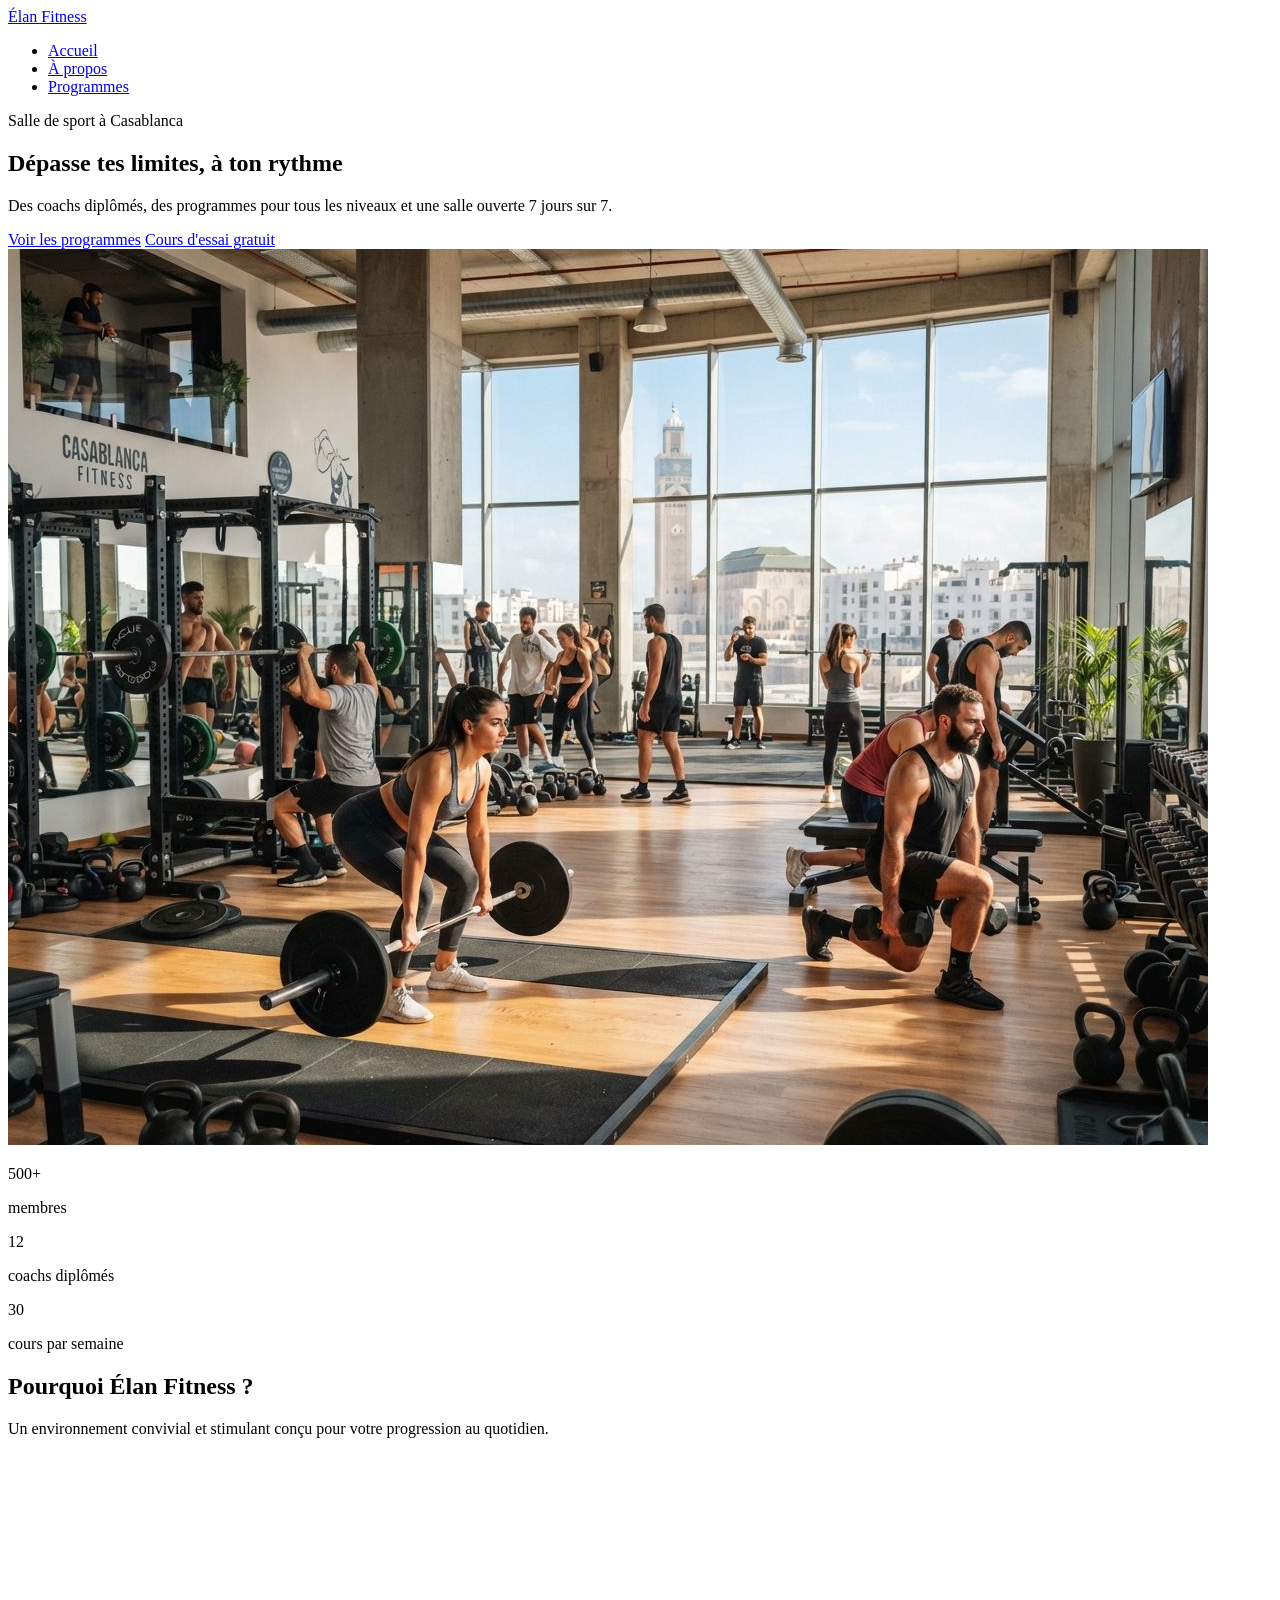
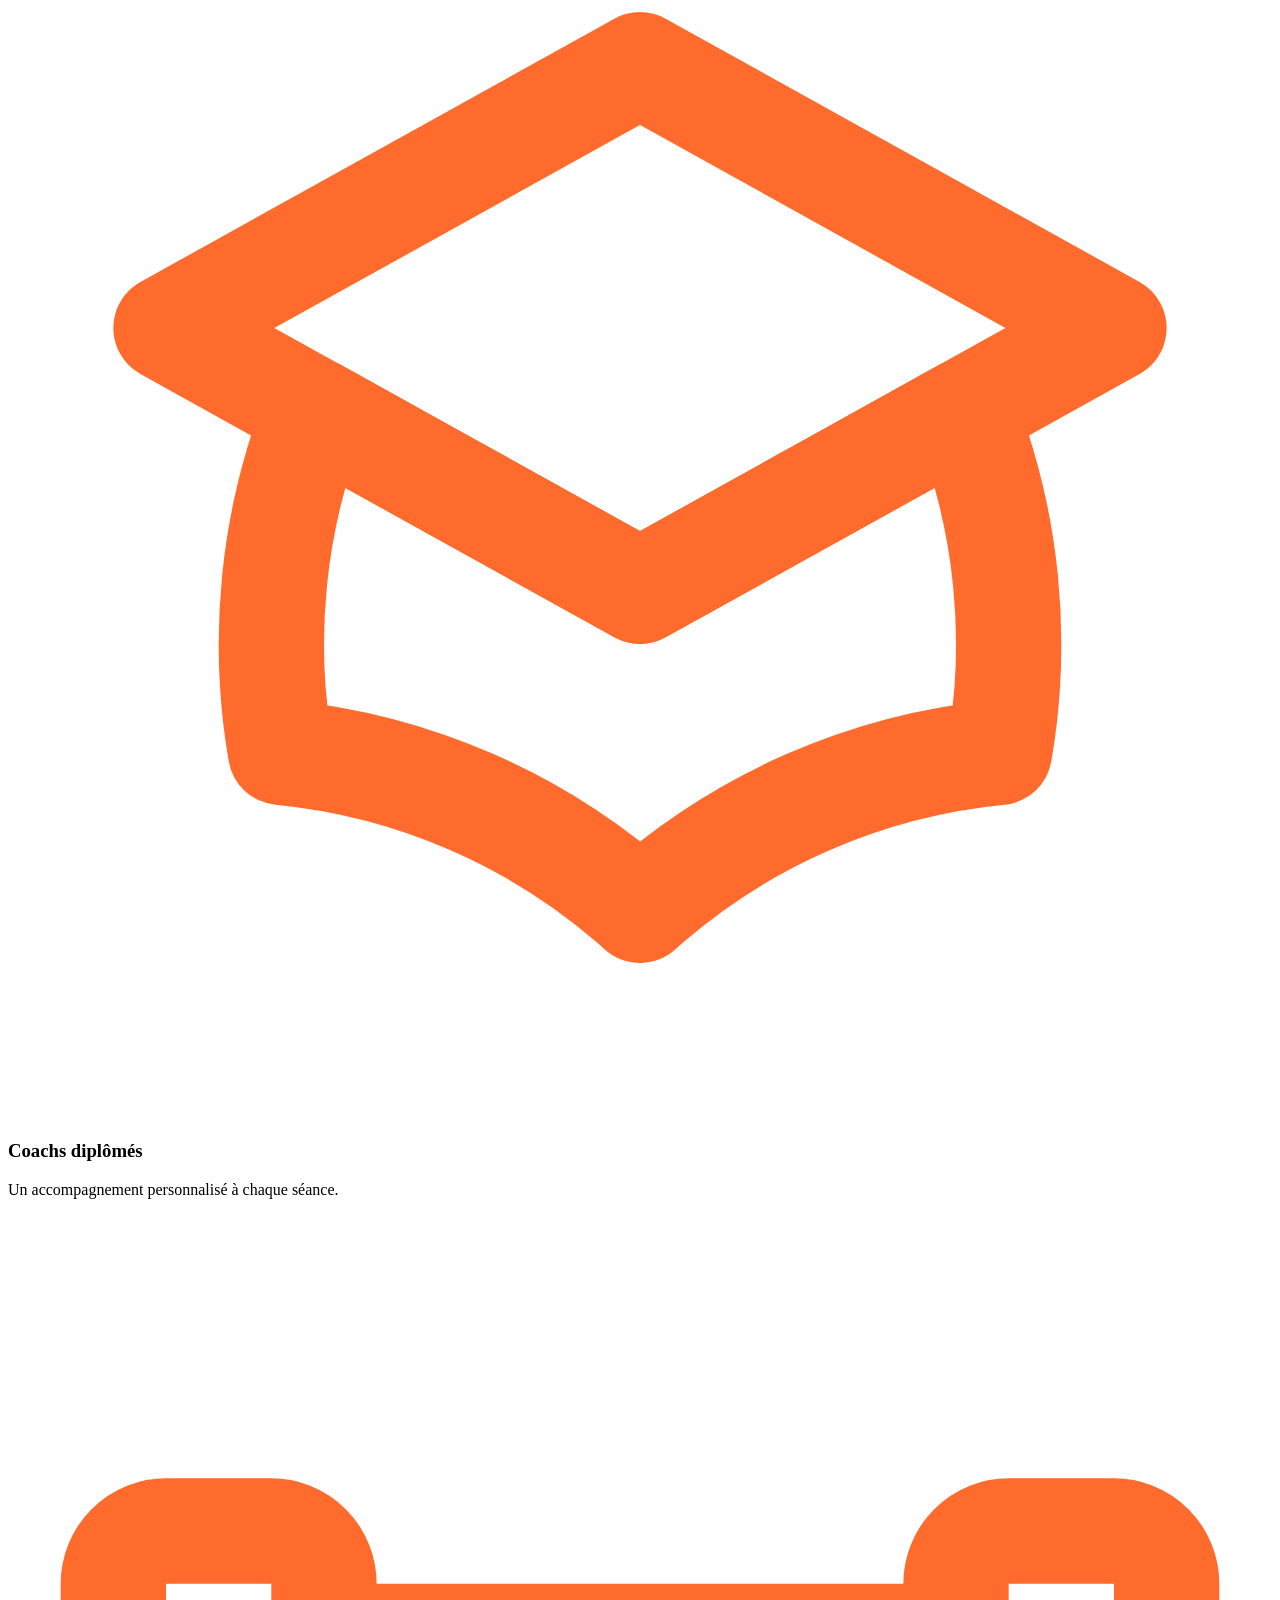
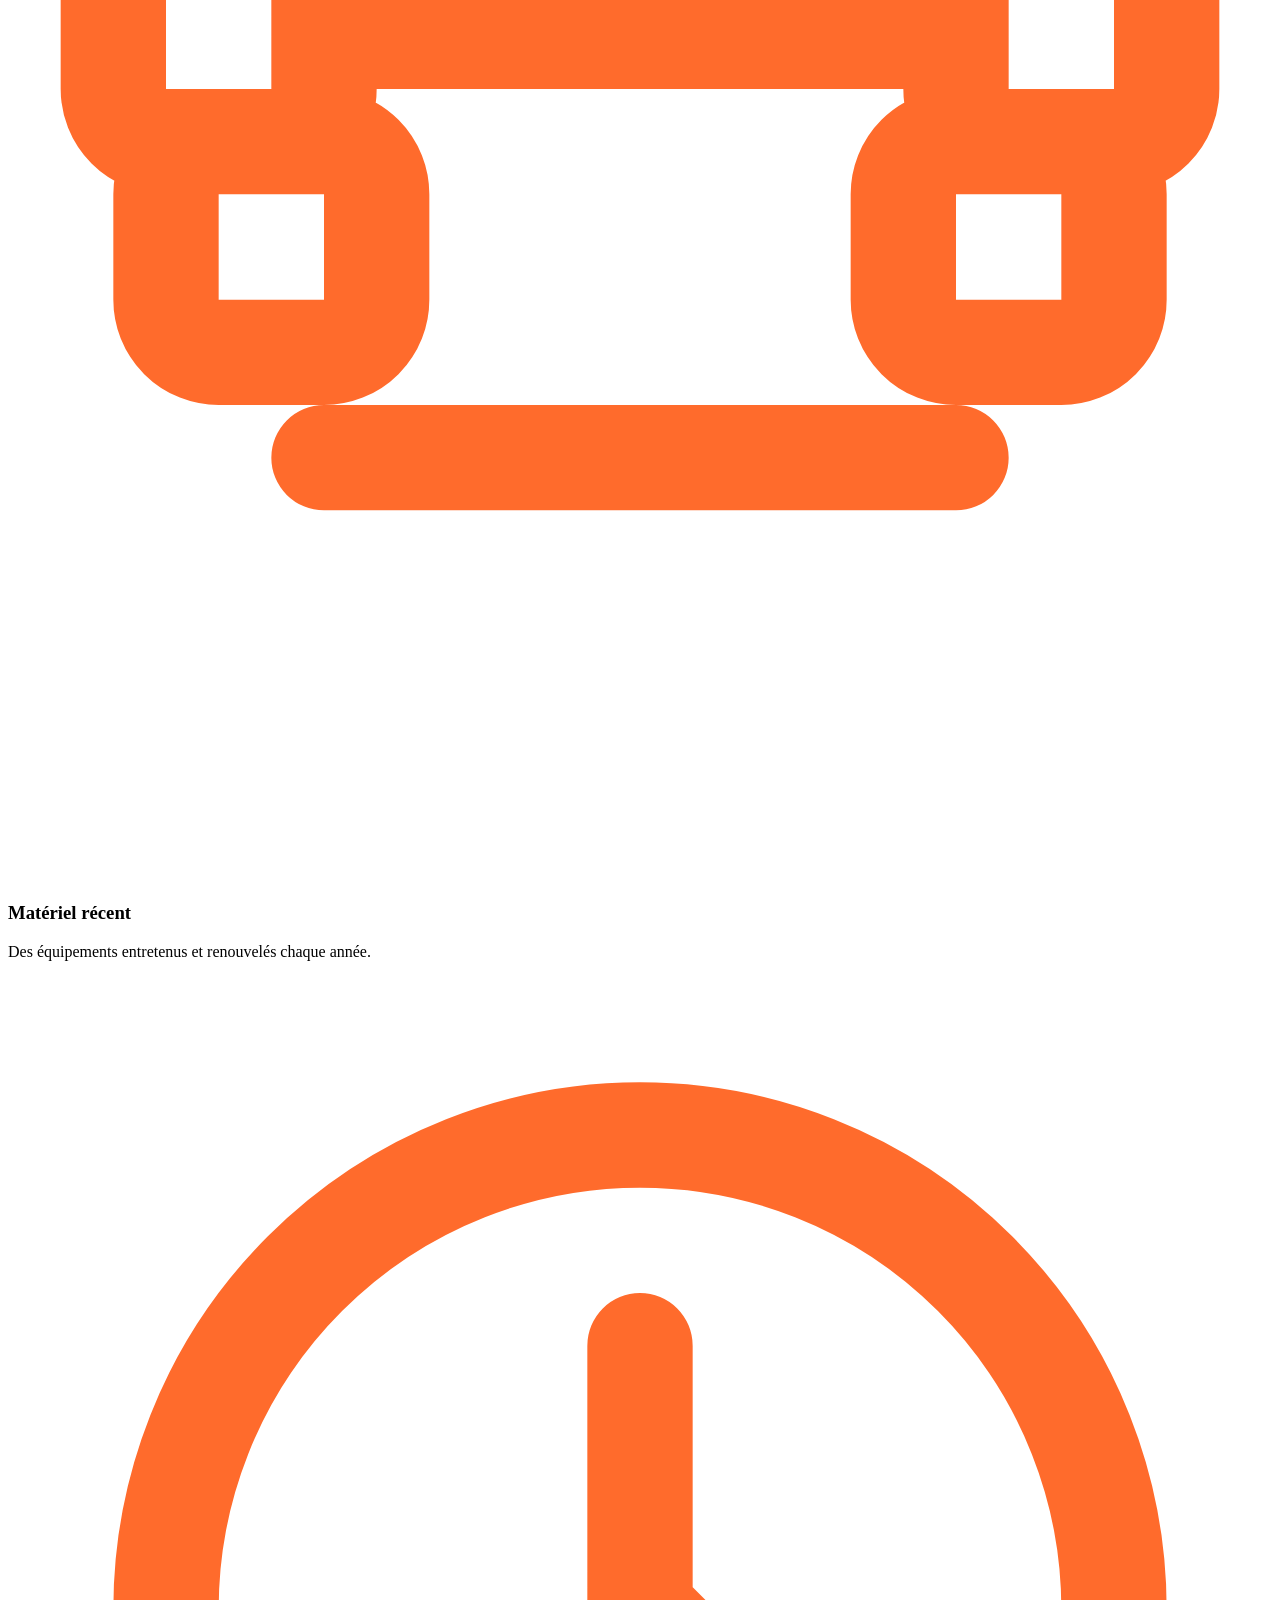
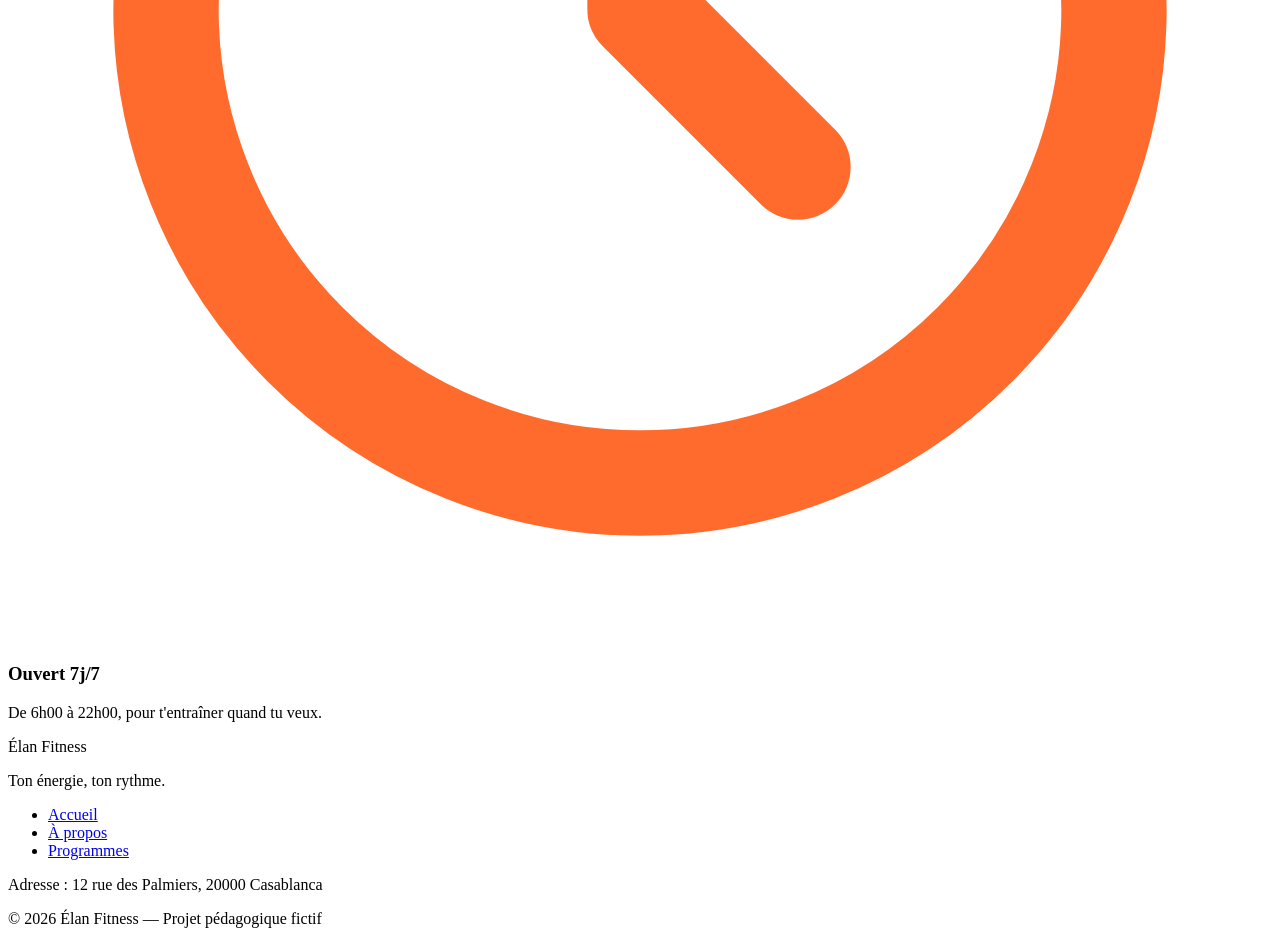
==== index.html @ 1cca034f "Découpage des multipages" ====
<!DOCTYPE html>
<html lang="fr">

<head>
  <meta charset="UTF-8">
  <meta name="viewport" content="width=device-width, initial-scale=1">
  <meta name="description"
    content="Élan Fitness, salle de sport à Casablanca : musculation, yoga, cardio et boxe fitness avec des coachs diplômés. Réservez votre cours d'essai gratuit.">
  <title>Élan Fitness | Salle de sport à Casablanca</title>

  <link rel="preconnect" href="https://fonts.googleapis.com">
  <link rel="preconnect" href="https://fonts.gstatic.com" crossorigin>
  <link
    href="https://fonts.googleapis.com/css2?family=Inter:wght@400;500;600&family=Poppins:wght@600;700;800&display=swap"
    rel="stylesheet">

  <link rel="stylesheet" href="style.css">
</head>

<body>

  <header class="en-tete">
    <div class="conteneur en-tete-contenu">
      <a href="index.html" class="logo">Élan Fitness</a>

      <nav aria-label="Navigation principale">
        <ul class="menu">
          <li><a href="index.html" class="lien-actif">Accueil</a></li>
          <li><a href="À_propos.html">À propos</a></li>
          <li><a href="Programmes.html">Programmes</a></li>
        </ul>
      </nav>
    </div>
  </header>

  <main>

    <section id="accueil" class="hero">
      <div class="conteneur">

        <div class="hero-contenu">
          <div class="hero-texte">
            <p class="sur-titre">Salle de sport à Casablanca</p>
            <h1>Dépasse tes limites, à ton rythme</h1>
            <p class="hero-description">
              Des coachs diplômés, des programmes pour tous les niveaux et une salle ouverte 7 jours sur 7.
            </p>
            <div class="boutons">
              <a href="#programmes" class="bouton bouton-principal">Voir les programmes</a>
              <a href="#contact" class="bouton bouton-secondaire">Cours d'essai gratuit</a>
            </div>
          </div>

          <img class="hero-image" src="img/hero.jpg"
            alt="Des personnes s'entraînent dans une salle de sport lumineuse à Casablanca">
        </div>

        <div class="chiffres">
          <div class="chiffre">
            <p class="chiffre-nombre">500+</p>
            <p>membres</p>
          </div>
          <div class="chiffre">
            <p class="chiffre-nombre">12</p>
            <p>coachs diplômés</p>
          </div>
          <div class="chiffre">
            <p class="chiffre-nombre">30</p>
            <p>cours par semaine</p>
          </div>
        </div>

      </div>
    </section>

    <section class="section section-blanche">
      <div class="conteneur">

        <div class="section-titre">
          <h2>Pourquoi Élan Fitness ?</h2>
          <p>Un environnement convivial et stimulant conçu pour votre progression au quotidien.</p>
        </div>

        <div class="cartes">
          <article class="carte carte-avantage">
            <div class="icone"><img src="img/icone-coach.svg" alt=""></div>
            <h3>Coachs diplômés</h3>
            <p>Un accompagnement personnalisé à chaque séance.</p>
          </article>

          <article class="carte carte-avantage">
            <div class="icone"><img src="img/icone-materiel.svg" alt=""></div>
            <h3>Matériel récent</h3>
            <p>Des équipements entretenus et renouvelés chaque année.</p>
          </article>

          <article class="carte carte-avantage">
            <div class="icone"><img src="img/icone-horloge.svg" alt=""></div>
            <h3>Ouvert 7j/7</h3>
            <p>De 6h00 à 22h00, pour t'entraîner quand tu veux.</p>
          </article>
        </div>

      </div>
    </section>

  </main>

  <footer class="pied-de-page">
    <div class="conteneur">

      <div class="pied-haut">
        <div>
          <p class="logo logo-clair">Élan Fitness</p>
          <p class="slogan">Ton énergie, ton rythme.</p>
        </div>

        <nav aria-label="Navigation du pied de page">
          <ul class="menu menu-pied">
            <li><a href="index.html">Accueil</a></li>
            <li><a href="À_propos.html">À propos</a></li>
            <li><a href="Programmes.html">Programmes</a></li>
          </ul>
        </nav>
      </div>

      <div class="pied-bas">
        <p>Adresse : 12 rue des Palmiers, 20000 Casablanca</p>
        <p>&copy; 2026 Élan Fitness — Projet pédagogique fictif</p>
      </div>

    </div>
  </footer>

</body>

</html>
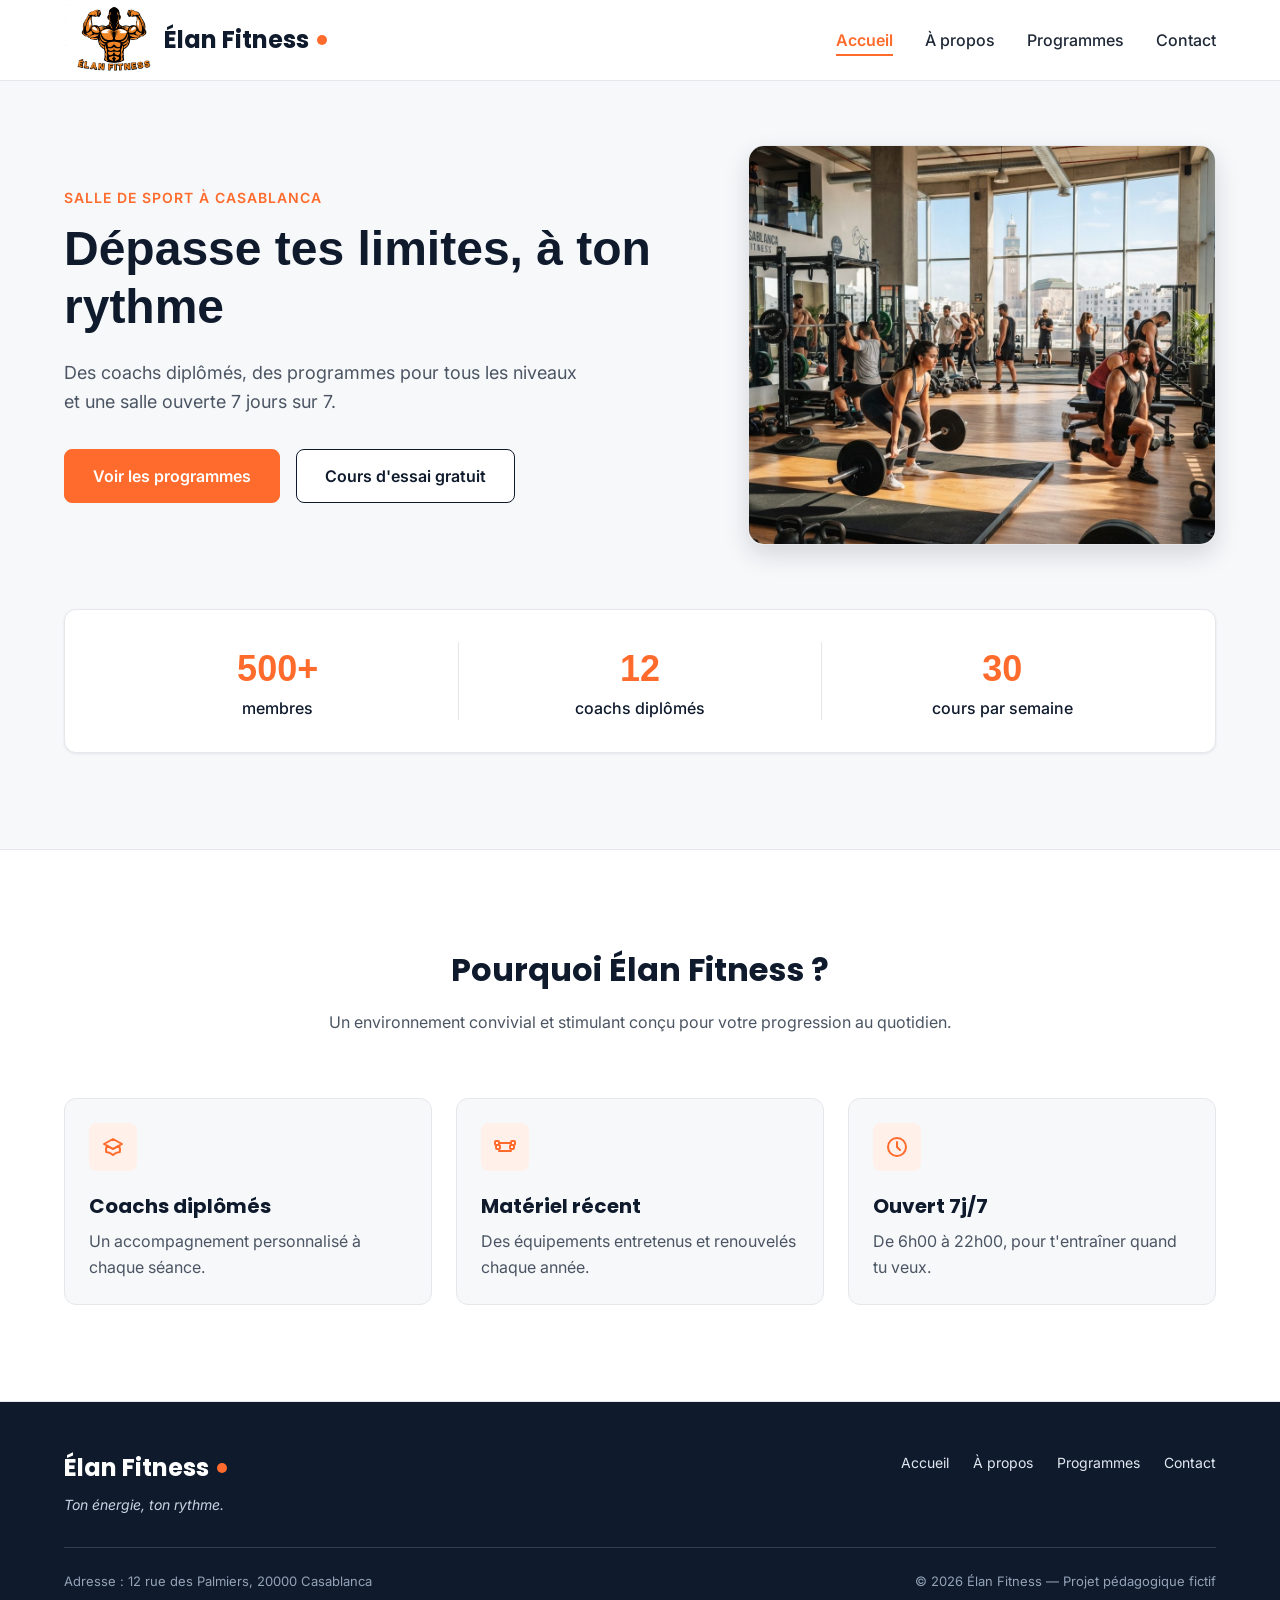
==== commit 2d04aad2: "Découpage finale" ====
--- a/index.html
+++ b/index.html
@@ -7,6 +7,7 @@
   <meta name="description"
     content="Élan Fitness, salle de sport à Casablanca : musculation, yoga, cardio et boxe fitness avec des coachs diplômés. Réservez votre cours d'essai gratuit.">
   <title>Élan Fitness | Salle de sport à Casablanca</title>
+  <link rel="icon" type="image/svg" href="img/logo.png">
 
   <link rel="preconnect" href="https://fonts.googleapis.com">
   <link rel="preconnect" href="https://fonts.gstatic.com" crossorigin>
@@ -21,13 +22,15 @@
 
   <header class="en-tete">
     <div class="conteneur en-tete-contenu">
-      <a href="index.html" class="logo">Élan Fitness</a>
+      
+      <a href="index.html" class="logo"><img src="img/logo.png" alt="logo" id ="logo">Élan Fitness</a>
 
       <nav aria-label="Navigation principale">
         <ul class="menu">
           <li><a href="index.html" class="lien-actif">Accueil</a></li>
           <li><a href="À_propos.html">À propos</a></li>
           <li><a href="Programmes.html">Programmes</a></li>
+          <li><a href="Contactez-nous.html">Contact</a></li>
         </ul>
       </nav>
     </div>
@@ -46,8 +49,8 @@
               Des coachs diplômés, des programmes pour tous les niveaux et une salle ouverte 7 jours sur 7.
             </p>
             <div class="boutons">
-              <a href="#programmes" class="bouton bouton-principal">Voir les programmes</a>
-              <a href="#contact" class="bouton bouton-secondaire">Cours d'essai gratuit</a>
+              <a href="Programmes.html" class="bouton bouton-principal">Voir les programmes</a>
+              <a href="Contactez-nous.html" class="bouton bouton-secondaire">Cours d'essai gratuit</a>
             </div>
           </div>
 
@@ -120,6 +123,7 @@
             <li><a href="index.html">Accueil</a></li>
             <li><a href="À_propos.html">À propos</a></li>
             <li><a href="Programmes.html">Programmes</a></li>
+            <li><a href="Contactez-nous.html">Contact</a></li>
           </ul>
         </nav>
       </div>
--- a/style.css
+++ b/style.css
@@ -0,0 +1,550 @@
+* {
+  box-sizing: border-box;
+  margin: 0;
+  padding: 0;
+}
+
+html {
+  scroll-behavior: smooth;
+}
+
+body {
+  font-family: 'Inter', Arial, sans-serif;
+  font-size: 16px;
+  line-height: 1.5;
+  color: #1F2937;
+  background-color: #F7F8FA;
+}
+
+h1, h2, h3, h4 {
+  font-family: 'Poppins', Arial, sans-serif;
+  color: #0F1B2D;
+}
+
+a {
+  color: inherit;
+  text-decoration: none;
+}
+
+ul {
+  list-style: none;
+}
+
+img {
+  display: block;
+  max-width: 100%;
+}
+
+a:focus-visible,
+button:focus-visible {
+  outline: 3px solid #FF6B2C;
+  outline-offset: 2px;
+}
+
+.conteneur {
+  width: 100%;
+  max-width: 1200px;
+  margin: 0 auto;
+  padding: 0 24px;
+}
+
+.section {
+  padding: 96px 0;
+}
+
+.section-blanche {
+  background-color: #FFFFFF;
+  border-top: 1px solid #E5E7EB;
+  border-bottom: 1px solid #E5E7EB;
+}
+
+.section-titre {
+  max-width: 640px;
+  margin: 0 auto 64px;
+  text-align: center;
+}
+
+.section-titre h2 {
+  font-size: 32px;
+  margin-bottom: 16px;
+}
+
+.section-titre h3 {
+  font-size: 26px;
+  margin-bottom: 12px;
+}
+
+.section-titre p {
+  color: #4B5563;
+}
+
+.sur-titre {
+  font-size: 14px;
+  font-weight: 600;
+  color: #FF6B2C;
+  text-transform: uppercase;
+  letter-spacing: 1px;
+  margin-bottom: 12px;
+}
+
+.bouton {
+  display: inline-block;
+  padding: 14px 28px;
+  border-radius: 8px;
+  font-size: 16px;
+  font-weight: 600;
+  text-align: center;
+  cursor: pointer;
+}
+
+.bouton-principal {
+  background-color: #FF6B2C;
+  border: 1px solid #FF6B2C;
+  color: #FFFFFF;
+}
+
+.bouton-principal:hover {
+  background-color: #F05817;
+}
+
+.bouton-secondaire {
+  background-color: #FFFFFF;
+  border: 1px solid #0F1B2D;
+  color: #0F1B2D;
+}
+
+.bouton-secondaire:hover {
+  background-color: #F3F4F6;
+}
+
+.cartes {
+  display: flex;
+  gap: 24px;
+}
+
+.carte {
+  flex: 1;
+  background-color: #FFFFFF;
+  border: 1px solid #E5E7EB;
+  border-radius: 12px;
+  box-shadow: 0 1px 3px rgba(15, 27, 45, 0.08);
+}
+
+.icone {
+  width: 48px;
+  height: 48px;
+  background-color: #FFF0EA;
+  border-radius: 8px;
+  display: flex;
+  align-items: center;
+  justify-content: center;
+}
+
+.icone img {
+  width: 24px;
+  height: 24px;
+}
+
+.icone-petite {
+  width: 32px;
+  height: 32px;
+  border-radius: 50%;
+}
+
+.icone-petite img {
+  width: 16px;
+  height: 16px;
+}
+
+.en-tete {
+  position: sticky;
+  top: 0;
+  z-index: 10;
+  background-color: #FFFFFF;
+  border-bottom: 1px solid #E5E7EB;
+}
+
+.en-tete-contenu {
+  height: 80px;
+  display: flex;
+  align-items: center;
+  justify-content: space-between;
+}
+
+.logo {
+  display: flex;
+  align-items: center;
+  font-family: 'Poppins', Arial, sans-serif;
+  font-size: 24px;
+  font-weight: 700;
+  color: #0F1B2D;
+}
+
+.logo::after {
+  content: "";
+  width: 10px;
+  height: 10px;
+  margin-left: 8px;
+  background-color: #FF6B2C;
+  border-radius: 50%;
+}
+
+.menu {
+  display: flex;
+  gap: 32px;
+}
+
+.menu a {
+  font-weight: 500;
+  padding-bottom: 4px;
+  border-bottom: 2px solid transparent;
+}
+
+.menu a:hover {
+  color: #FF6B2C;
+}
+
+.menu .lien-actif {
+  color: #FF6B2C;
+  font-weight: 600;
+  border-bottom-color: #FF6B2C;
+}
+
+.hero {
+  padding: 64px 0 96px;
+}
+
+.hero-contenu {
+  display: flex;
+  align-items: center;
+  gap: 32px;
+}
+
+.hero-texte {
+  flex: 7;
+}
+
+.hero-texte h1 {
+  font-size: 48px;
+  font-weight: 800;
+  line-height: 1.2;
+  margin-bottom: 24px;
+}
+
+.hero-description {
+  max-width: 520px;
+  font-size: 18px;
+  line-height: 1.6;
+  color: #4B5563;
+  margin-bottom: 32px;
+}
+
+.boutons {
+  display: flex;
+  flex-wrap: wrap;
+  gap: 16px;
+}
+
+.hero-image {
+  flex: 5;
+  min-width: 0;
+  height: 400px;
+  object-fit: cover;
+  border-radius: 16px;
+  border: 1px solid #E5E7EB;
+  box-shadow: 0 10px 25px rgba(15, 27, 45, 0.15);
+}
+
+.chiffres {
+  display: flex;
+  margin-top: 64px;
+  padding: 32px;
+  background-color: #FFFFFF;
+  border: 1px solid #E5E7EB;
+  border-radius: 12px;
+  box-shadow: 0 1px 3px rgba(15, 27, 45, 0.08);
+}
+
+.chiffre {
+  flex: 1;
+  text-align: center;
+  font-weight: 500;
+  color: #0F1B2D;
+}
+
+.chiffre + .chiffre {
+  border-left: 1px solid #E5E7EB;
+}
+
+.chiffre-nombre {
+  font-family: 'Poppins', Arial, sans-serif;
+  font-size: 36px;
+  font-weight: 800;
+  color: #FF6B2C;
+}
+
+.carte-avantage {
+  padding: 24px;
+  background-color: #F7F8FA;
+  box-shadow: none;
+}
+
+.carte-avantage .icone {
+  margin-bottom: 20px;
+}
+
+.carte-avantage h3 {
+  font-size: 20px;
+  margin-bottom: 8px;
+}
+
+.carte-avantage p {
+  color: #4B5563;
+  line-height: 1.6;
+}
+
+.apropos-contenu {
+  display: flex;
+  align-items: center;
+  gap: 64px;
+}
+
+.apropos-texte {
+  flex: 7;
+}
+
+.apropos-texte h2 {
+  font-size: 36px;
+  line-height: 1.2;
+  margin-bottom: 20px;
+}
+
+.apropos-texte p {
+  color: #4B5563;
+  line-height: 1.7;
+  margin-bottom: 16px;
+}
+
+.valeurs {
+  display: flex;
+  gap: 16px;
+  margin-top: 32px;
+}
+
+.valeur {
+  flex: 1;
+  display: flex;
+  align-items: center;
+  gap: 12px;
+  padding: 12px 16px;
+  background-color: #FFFFFF;
+  border: 1px solid #E5E7EB;
+  border-radius: 12px;
+  font-family: 'Poppins', Arial, sans-serif;
+  font-size: 14px;
+  font-weight: 600;
+  color: #0F1B2D;
+}
+
+.apropos-image {
+  flex: 5;
+  min-width: 0;
+  height: 360px;
+  object-fit: cover;
+  border-radius: 16px;
+  box-shadow: 0 10px 25px rgba(15, 27, 45, 0.15);
+}
+
+.carte-programme {
+  display: flex;
+  flex-direction: column;
+  overflow: hidden;
+}
+
+.carte-programme > img {
+  width: 100%;
+  height: 200px;
+  object-fit: cover;
+}
+
+.programme-corps {
+  flex: 1;
+  display: flex;
+  flex-direction: column;
+  padding: 20px;
+}
+
+.programme-corps h3 {
+  font-size: 20px;
+  margin-bottom: 8px;
+}
+
+.programme-corps p {
+  font-size: 15px;
+  color: #4B5563;
+}
+
+.etiquette {
+  align-self: flex-start;
+  padding: 4px 10px;
+  margin-bottom: 12px;
+  border-radius: 6px;
+  font-size: 12px;
+  font-weight: 600;
+}
+
+.etiquette-orange {
+  background-color: #FFEDE5;
+  color: #C2410C;
+}
+
+.etiquette-bleue {
+  background-color: #DBEAFE;
+  color: #1D4ED8;
+}
+
+.etiquette-verte {
+  background-color: #D1FAE5;
+  color: #047857;
+}
+
+.programme-corps .duree {
+  display: flex;
+  align-items: center;
+  gap: 8px;
+  margin-top: auto;
+  padding-top: 16px;
+  border-top: 1px solid #E5E7EB;
+  font-size: 13px;
+  font-weight: 600;
+  color: #0F1B2D;
+}
+
+.programme-corps h3 + p {
+  margin-bottom: 16px;
+}
+
+.duree img {
+  width: 16px;
+  height: 16px;
+}
+
+.formules {
+  margin-top: 96px;
+}
+
+.formule {
+  position: relative;
+  display: flex;
+  flex-direction: column;
+  padding: 28px;
+}
+
+.formule h4 {
+  font-size: 20px;
+}
+
+.prix {
+  margin: 8px 0 16px;
+  font-family: 'Poppins', Arial, sans-serif;
+  font-size: 30px;
+  font-weight: 800;
+  color: #FF6B2C;
+}
+
+.prix span {
+  font-family: 'Inter', Arial, sans-serif;
+  font-size: 16px;
+  font-weight: 500;
+  color: #4B5563;
+}
+
+.prix-note {
+  margin: -8px 0 16px;
+  font-size: 13px;
+  color: #4B5563;
+}
+
+.formule-liste {
+  flex: 1;
+  margin-bottom: 24px;
+}
+
+.formule-liste li {
+  padding-left: 28px;
+  margin-bottom: 12px;
+  font-size: 15px;
+  background-image: url('img/icone-check.svg');
+  background-repeat: no-repeat;
+  background-position: left center;
+  background-size: 16px;
+}
+
+.formule .bouton {
+  display: block;
+}
+
+.formule-populaire {
+  border: 2px solid #FF6B2C;
+  box-shadow: 0 10px 25px rgba(255, 107, 44, 0.2);
+}
+
+.badge-populaire {
+  position: absolute;
+  top: -14px;
+  left: 50%;
+  transform: translateX(-50%);
+  padding: 4px 14px;
+  background-color: #FF6B2C;
+  border-radius: 999px;
+  font-size: 12px;
+  font-weight: 700;
+  text-transform: uppercase;
+  color: #FFFFFF;
+}
+
+.pied-de-page {
+  padding: 48px 0 32px;
+  background-color: #0F1B2D;
+  color: #FFFFFF;
+}
+
+.pied-haut {
+  display: flex;
+  justify-content: space-between;
+  align-items: flex-start;
+  padding-bottom: 32px;
+  border-bottom: 1px solid rgba(255, 255, 255, 0.15);
+}
+
+.logo-clair {
+  color: #FFFFFF;
+}
+
+.slogan {
+  margin-top: 8px;
+  font-size: 14px;
+  font-style: italic;
+  color: #CBD5E1;
+}
+
+.menu-pied {
+  gap: 24px;
+}
+
+.menu-pied a {
+  font-size: 14px;
+  font-weight: 400;
+  color: #E2E8F0;
+}
+
+.pied-bas {
+  display: flex;
+  justify-content: space-between;
+  margin-top: 24px;
+  font-size: 13px;
+  color: #94A3B8;
+}
+#logo{
+  width: 100px;
+}
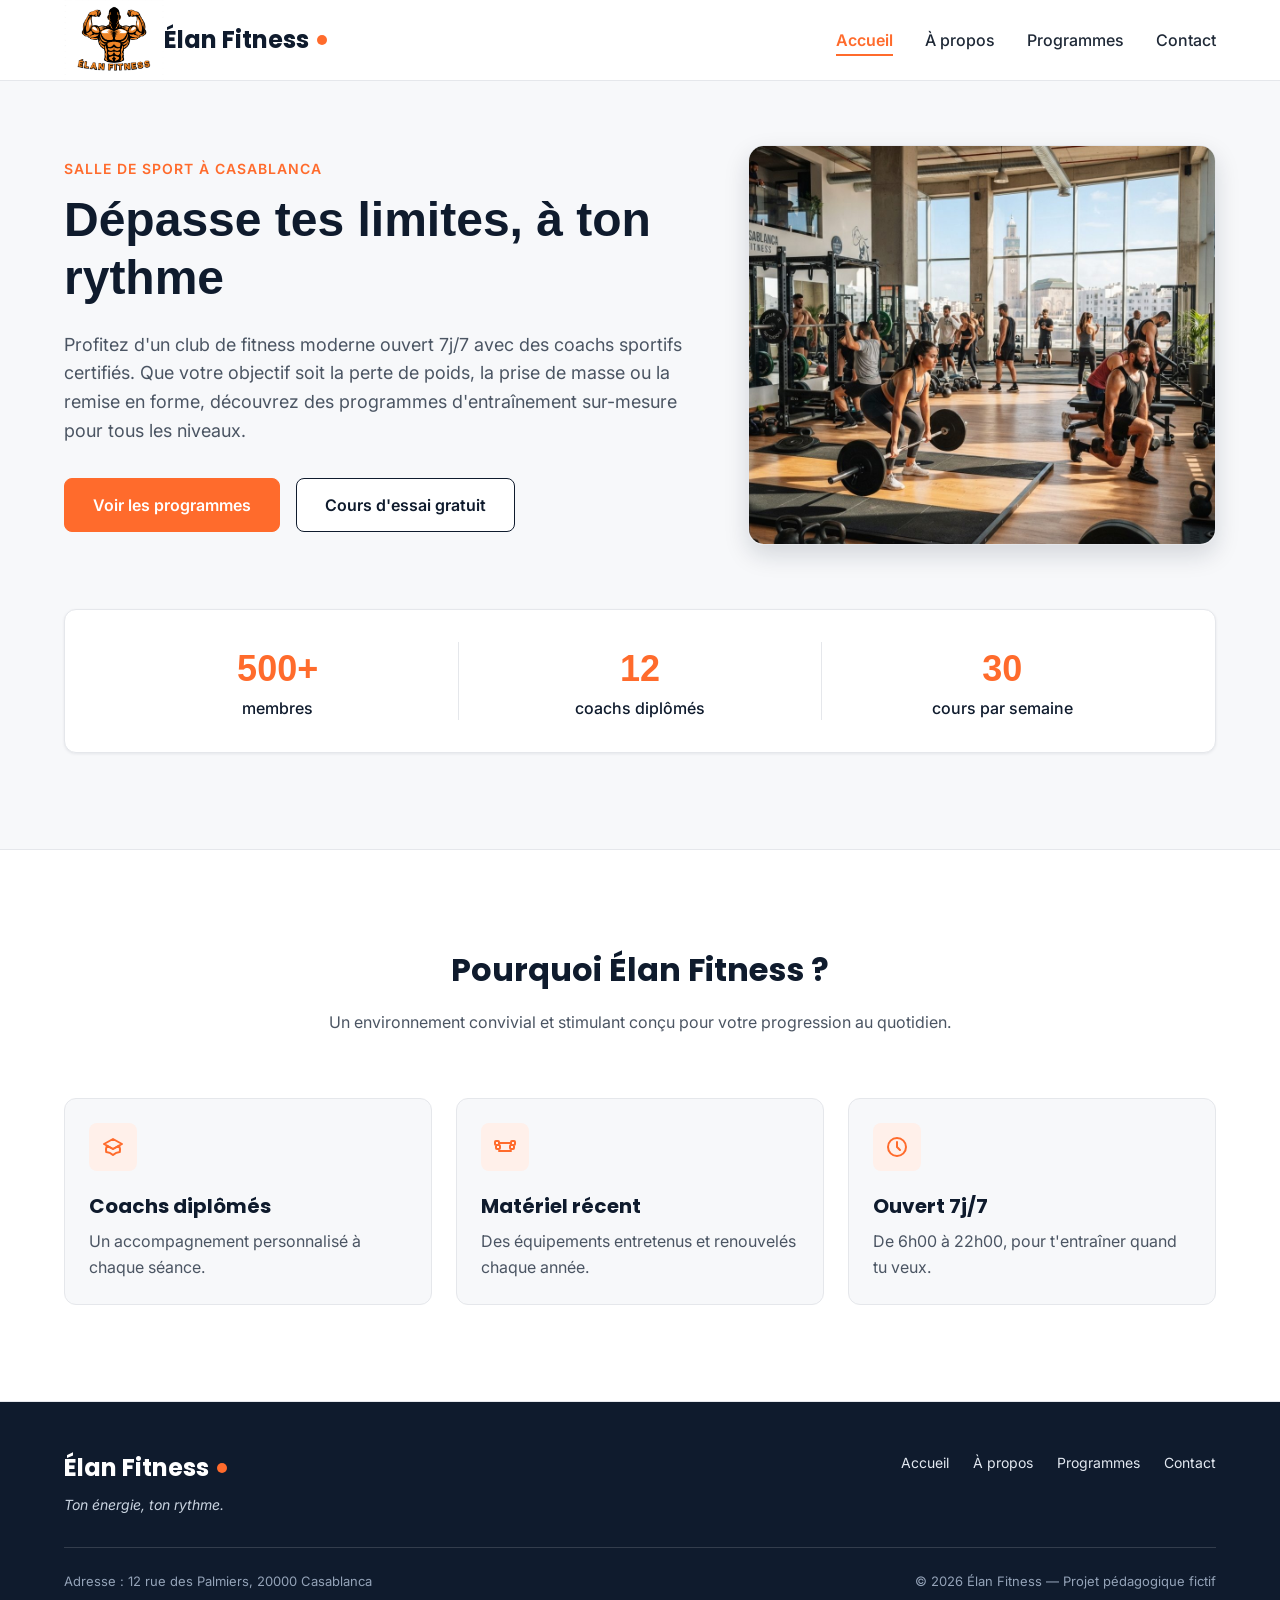
==== commit 1f2074d4: "version final" ====
--- a/index.html
+++ b/index.html
@@ -6,7 +6,7 @@
   <meta name="viewport" content="width=device-width, initial-scale=1">
   <meta name="description"
     content="Élan Fitness, salle de sport à Casablanca : musculation, yoga, cardio et boxe fitness avec des coachs diplômés. Réservez votre cours d'essai gratuit.">
-  <title>Élan Fitness | Salle de sport à Casablanca</title>
+  <title>Élan Fitness | La meilleure salle de sport de Casablanca</title>
   <link rel="icon" type="image/svg" href="img/logo.png">
 
   <link rel="preconnect" href="https://fonts.googleapis.com">
@@ -46,7 +46,7 @@
             <p class="sur-titre">Salle de sport à Casablanca</p>
             <h1>Dépasse tes limites, à ton rythme</h1>
             <p class="hero-description">
-              Des coachs diplômés, des programmes pour tous les niveaux et une salle ouverte 7 jours sur 7.
+              Profitez d'un club de fitness moderne ouvert 7j/7 avec des coachs sportifs certifiés. Que votre objectif soit la perte de poids, la prise de masse ou la remise en forme, découvrez des programmes d'entraînement sur-mesure pour tous les niveaux.
             </p>
             <div class="boutons">
               <a href="Programmes.html" class="bouton bouton-principal">Voir les programmes</a>
--- a/style.css
+++ b/style.css
@@ -6,6 +6,20 @@
 
 html {
   scroll-behavior: smooth;
+  display: flex;
+}
+@media (min-width : 600px){
+  html{
+    flex-direction: column;
+  }
+}
+.cartes{
+  display: flex;
+}
+@media (max-width : 600px){
+  .cartes{
+    flex-direction: column;
+  }
 }
 
 body {
@@ -16,7 +30,10 @@
   background-color: #F7F8FA;
 }
 
-h1, h2, h3, h4 {
+h1,
+h2,
+h3,
+h4 {
   font-family: 'Poppins', Arial, sans-serif;
   color: #0F1B2D;
 }
@@ -86,7 +103,6 @@
   letter-spacing: 1px;
   margin-bottom: 12px;
 }
-
 .bouton {
   display: inline-block;
   padding: 14px 28px;
@@ -158,6 +174,7 @@
 
 .en-tete {
   position: sticky;
+  align-items: flex-start;
   top: 0;
   z-index: 10;
   background-color: #FFFFFF;
@@ -237,6 +254,7 @@
   line-height: 1.6;
   color: #4B5563;
   margin-bottom: 32px;
+  max-width: 640px;
 }
 
 .boutons {
@@ -272,7 +290,7 @@
   color: #0F1B2D;
 }
 
-.chiffre + .chiffre {
+.chiffre+.chiffre {
   border-left: 1px solid #E5E7EB;
 }
 
@@ -361,7 +379,7 @@
   overflow: hidden;
 }
 
-.carte-programme > img {
+.carte-programme>img {
   width: 100%;
   height: 200px;
   object-fit: cover;
@@ -420,7 +438,7 @@
   color: #0F1B2D;
 }
 
-.programme-corps h3 + p {
+.programme-corps h3+p {
   margin-bottom: 16px;
 }
 
@@ -505,6 +523,7 @@
 
 .pied-de-page {
   padding: 48px 0 32px;
+  align-items: flex-end;
   background-color: #0F1B2D;
   color: #FFFFFF;
 }
@@ -545,6 +564,7 @@
   font-size: 13px;
   color: #94A3B8;
 }
-#logo{
+
+#logo {
   width: 100px;
-}
+}
